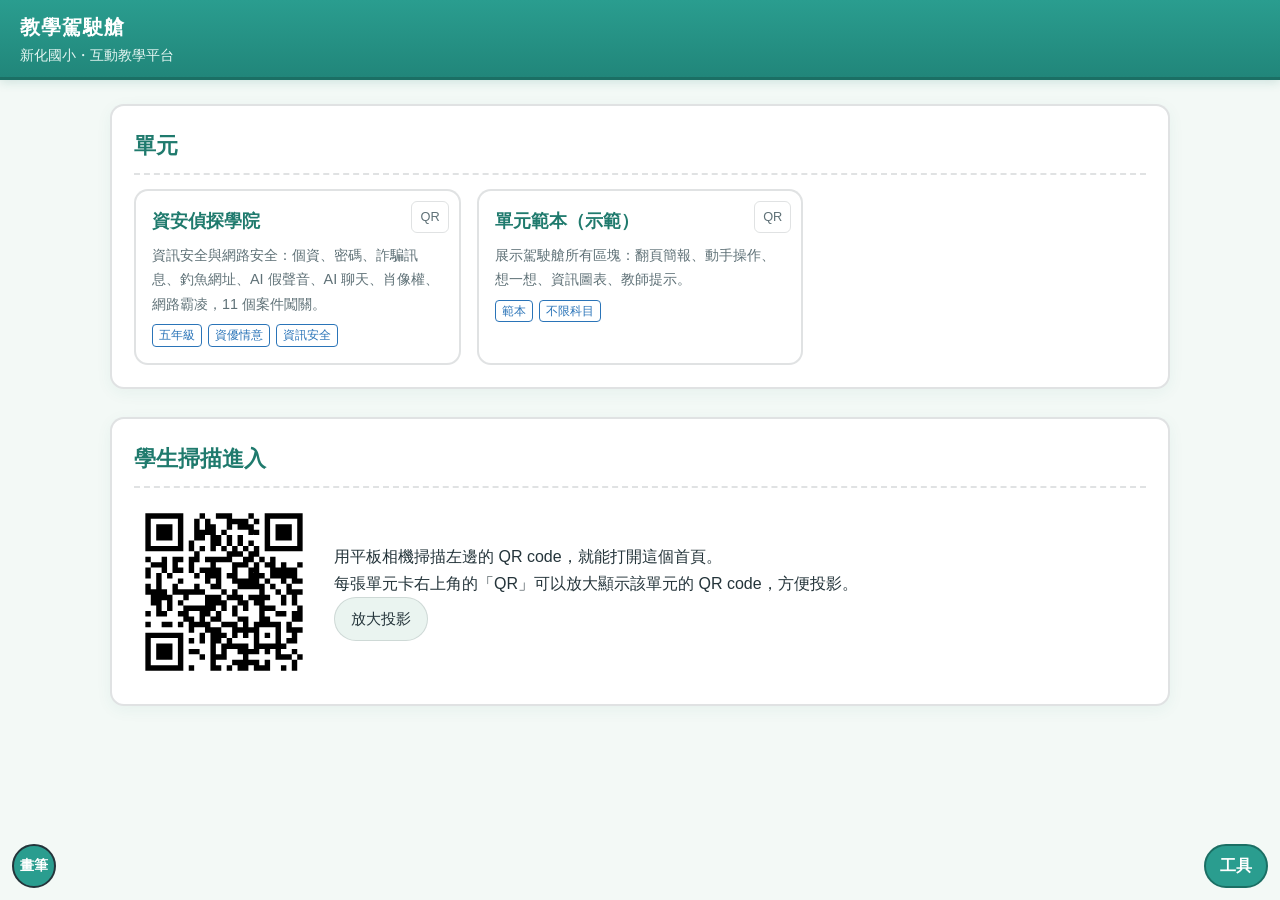
==== index.html @ 460db2e1 "feat: 教學駕駛艙框架初版上線 (首頁、單元範本與課堂工具)" ====
<!DOCTYPE html>
<html lang="zh-TW">
<head>
  <meta charset="UTF-8">
  <meta name="viewport" content="width=device-width, initial-scale=1.0">
  <title>教學駕駛艙</title>
  <link rel="stylesheet" href="assets/cockpit.css">
</head>
<body>
  <script src="assets/config.js"></script>
  <script src="assets/vendor/qrcode.js"></script>
  <script src="assets/cockpit.js"></script>
  <script>
    // 新增單元：在 units 陣列加一筆，href 指向 units/<資料夾>/index.html
    Cockpit.renderHome({
      title: '教學駕駛艙',
      subtitle: '新化國小・互動教學平台',
      units: [
        {
          title: '資安偵探學院',
          summary: '資訊安全與網路安全：個資、密碼、詐騙訊息、釣魚網址、AI 假聲音、AI 聊天、肖像權、網路霸凌，11 個案件闖關。',
          href: 'units/g5-cyber-safety/index.html',
          badges: ['五年級', '資優情意', '資訊安全']
        },
        {
          title: '單元範本（示範）',
          summary: '展示駕駛艙所有區塊：翻頁簡報、動手操作、想一想、資訊圖表、教師提示。',
          href: 'templates/unit/index.html',
          badges: ['範本', '不限科目']
        }
      ]
    });
  </script>
</body>
</html>
---- assets/cockpit.css ----
/* 教學駕駛艙共用樣式：清新淺色風格 */
:root {
  /* 清新淺色主題。變數名稱沿用黑板版（board＝底色、chalk＝文字），方便既有單元不用改 */
  --board: #f3f9f6;
  --board-2: #ffffff;
  --board-3: #eaf4f0;
  --chalk: #24343a;
  --chalk-dim: #5f7177;
  --title: #1f7a6d;
  --yellow: #b8740a;
  --pink: #d4483d;
  --blue: #2a74b8;
  --green: #2e8b57;
  --wood: #2a9d8f;
  --wood-dark: #21867a;
  --line: rgba(36, 52, 58, 0.14);
  --radius: 14px;
  --touch: 44px;
}

* { box-sizing: border-box; margin: 0; padding: 0; }
html { scroll-behavior: smooth; scroll-padding-top: 90px; }
body {
  font-family: 'Noto Sans TC', 'Microsoft JhengHei', 'PingFang TC', sans-serif;
  background: var(--board);
  color: var(--chalk);
  line-height: 1.7;
  min-height: 100vh;
}
img { max-width: 100%; display: block; }
a { color: var(--blue); }
button { font: inherit; cursor: pointer; }

/* ── Header ── */
.cp-header {
  position: sticky; top: 0; z-index: 50;
  background: linear-gradient(180deg, var(--wood), var(--wood-dark));
  border-bottom: 3px solid #1b6f64;
  box-shadow: 0 2px 10px rgba(31,122,109,.18);
  padding: 10px 20px;
  display: flex; align-items: center; justify-content: space-between; gap: 12px; flex-wrap: wrap;
}
.cp-header h1 { font-size: 1.25rem; color: #fff; letter-spacing: .05em; }
.cp-header .sub { font-size: .85rem; color: #e3f5f1; }
.cp-header .home-link { color: #fff; text-decoration: none; font-size: .9rem; border: 1px solid rgba(255,255,255,.6); border-radius: 6px; padding: 4px 10px; }

.mode-btn {
  min-height: var(--touch); padding: 0 16px; border-radius: 22px;
  border: 2px solid #fff; background: transparent; color: #fff; font-weight: 700;
}
body.teacher .mode-btn { background: #ffd54f; color: #24343a; border-color: #ffd54f; }

/* ── 版面 ── */
.cp-main { max-width: 1100px; margin: 0 auto; padding: 24px 20px 120px; }
.cp-section {
  background: var(--board-2); border: 2px solid var(--line); border-radius: var(--radius);
  padding: 22px; margin-bottom: 28px; box-shadow: 0 4px 16px rgba(31,122,109,.06);
}
.cp-section > h2 {
  color: var(--title); font-size: 1.35rem; margin-bottom: 14px;
  border-bottom: 2px dashed var(--line); padding-bottom: 8px;
}
.cp-section h3 { color: var(--blue); font-size: 1.05rem; margin: 18px 0 8px; }
.tag { display: inline-block; font-size: .75rem; color: var(--board); background: var(--blue); border-radius: 4px; padding: 0 6px; margin-right: 6px; vertical-align: middle; }

.chips, .pills { display: flex; flex-wrap: wrap; gap: 8px; margin: 10px 0; }
.chip { border: 1px solid var(--green); color: var(--green); border-radius: 16px; padding: 4px 12px; font-size: .9rem; }
.pill {
  display: inline-flex; align-items: center; min-height: var(--touch);
  background: var(--board-3); color: var(--chalk); text-decoration: none;
  border: 1px solid var(--line); border-radius: 22px; padding: 0 16px; font-size: .95rem;
}
.pill:hover { border-color: var(--title); color: var(--title); }

/* ── 翻頁器（display 切換，非輪播） ── */
.carousel { position: relative; background: #dfe9e5; border-radius: 8px; overflow: hidden; aspect-ratio: 16 / 9; }
.carousel-inner img { display: none; width: 100%; height: 100%; object-fit: contain; cursor: zoom-in; }
.carousel-inner img.active { display: block; }
.carousel-btn {
  position: absolute; top: 50%; transform: translateY(-50%);
  width: var(--touch); height: var(--touch); border-radius: 50%;
  background: rgba(36,52,58,.6); color: #fff; border: 0; font-size: 1.5rem; line-height: 1;
}
.carousel-btn.prev { left: 8px; } .carousel-btn.next { right: 8px; }
.carousel-count { position: absolute; right: 10px; bottom: 8px; font-size: .8rem; background: rgba(36,52,58,.6); color: #fff; padding: 0 8px; border-radius: 10px; }
.placeholder {
  display: flex; align-items: center; justify-content: center; text-align: center;
  height: 100%; min-height: 160px; padding: 16px;
  border: 2px dashed var(--line); border-radius: 8px; color: var(--chalk-dim); font-size: .9rem;
}

/* ── 互動區 ── */
.interactive { background: var(--board-3); border-radius: 8px; padding: 12px; }
.interactive canvas { width: 100%; height: auto; display: block; touch-action: none; background: #24343a; border-radius: 6px; }
.result-display { margin-top: 8px; text-align: center; color: var(--title); font-size: 1.05rem; }

/* ── 形成性評量 ── */
.quiz { border: 1px solid var(--line); border-radius: 8px; padding: 14px; margin: 12px 0; }
.quiz .q { font-weight: 700; margin-bottom: 10px; }
.quiz .opts { display: grid; grid-template-columns: repeat(2, 1fr); gap: 8px; }
.quiz .opt {
  min-height: var(--touch); text-align: left; padding: 8px 12px;
  background: var(--board-3); color: var(--chalk); border: 1px solid var(--line); border-radius: 6px;
}
.quiz .opt.correct { border-color: var(--green); background: rgba(46,139,87,.12); }
.quiz .opt.wrong { border-color: var(--pink); background: rgba(212,72,61,.10); }
.quiz .feedback { display: none; margin-top: 10px; padding: 10px; border-left: 4px solid var(--yellow); background: #fff8e1; }
.quiz.answered .feedback { display: block; }

/* ── 教師限定 ── */
.teacher-only { display: none; }
body.teacher .teacher-only { display: block; }
.teacher-box { border: 2px dashed var(--yellow); border-radius: 8px; padding: 12px 14px; margin-top: 14px; background: #fffaf0; }
.teacher-box .label { color: var(--yellow); font-weight: 700; }
.teacher-note { font-size: .8rem; color: var(--chalk-dim); margin-top: 6px; }

.video-wrap { aspect-ratio: 16 / 9; }
.video-wrap iframe, .video-wrap video { width: 100%; height: 100%; border: 0; border-radius: 8px; background: #000; }

/* ── 全螢幕圖片 ── */
.overlay { position: fixed; inset: 0; z-index: 200; background: rgba(0,0,0,.92); display: none; align-items: center; justify-content: center; padding: 20px; }
.overlay.show { display: flex; }
.overlay img { max-height: 100%; object-fit: contain; }
.overlay .qr-box { background: #fff; padding: 24px; border-radius: 12px; text-align: center; color: #222; max-width: 90vw; }
.overlay .qr-box svg { width: min(70vh, 80vw); height: auto; }
.overlay .qr-box .url { font-size: .85rem; word-break: break-all; margin-top: 8px; }

/* ── 浮動工具面板（右側） ── */
.tools { position: fixed; right: 12px; bottom: 12px; z-index: 100; display: flex; flex-direction: column; align-items: flex-end; gap: 8px; }
.tool-toggle {
  min-width: var(--touch); min-height: var(--touch); border-radius: 22px; padding: 0 14px;
  background: var(--wood); color: #fff; border: 2px solid #1b6f64; font-weight: 700;
}
.tool-panel { display: none; width: 260px; background: var(--board-2); border: 2px solid var(--wood); border-radius: var(--radius); padding: 14px; box-shadow: 0 6px 20px rgba(36,52,58,.2); }
.tool-panel.show { display: block; }
.tool-panel h4 { color: var(--title); margin-bottom: 6px; }
.tool-panel .row { display: flex; gap: 6px; align-items: center; margin: 6px 0; flex-wrap: wrap; }
.tool-panel input[type=number] { width: 64px; min-height: 36px; background: var(--board); color: var(--chalk); border: 1px solid var(--line); border-radius: 4px; padding: 2px 6px; }
.tool-panel button { min-height: 36px; padding: 0 10px; background: var(--board-3); color: var(--chalk); border: 1px solid var(--line); border-radius: 6px; }
.big-num { font-size: 3rem; text-align: center; color: var(--title); font-weight: 700; line-height: 1.2; }
.big-num.done { color: var(--pink); }
.tool-panel hr { border: 0; border-top: 1px dashed var(--line); margin: 12px 0; }

/* ── 畫筆 ── */
#penCanvas { position: fixed; inset: 0; z-index: 90; pointer-events: none; touch-action: none; }
body.pen-on #penCanvas { pointer-events: auto; cursor: crosshair; }
.pen-bar { position: fixed; left: 12px; bottom: 12px; z-index: 101; display: flex; flex-direction: column; gap: 6px; }
.pen-bar .swatches { display: none; flex-direction: column; gap: 6px; }
body.pen-on .pen-bar .swatches { display: flex; }
.pen-bar button { width: var(--touch); height: var(--touch); border-radius: 50%; border: 2px solid var(--chalk); }
.pen-bar .pen-main { background: var(--wood); color: #fff; font-size: .85rem; font-weight: 700; }
body.pen-on .pen-bar .pen-main { background: #ffd54f; color: #24343a; }
.pen-bar .swatch.active { outline: 3px solid var(--title); outline-offset: 2px; }
.pen-bar .pen-clear { background: var(--board-3); color: var(--chalk); font-size: .75rem; }

/* ── 首頁單元卡 ── */
.unit-grid { display: grid; grid-template-columns: repeat(auto-fill, minmax(260px, 1fr)); gap: 16px; }
.unit-card { display: block; position: relative; background: var(--board-2); border: 2px solid var(--line); border-radius: var(--radius); padding: 16px; text-decoration: none; color: var(--chalk); }
.unit-card:hover { border-color: var(--title); }
.unit-card h3 { color: var(--title); margin: 0 0 6px; font-size: 1.1rem; }
.unit-card p { font-size: .9rem; color: var(--chalk-dim); }
.badge { display: inline-block; font-size: .75rem; border: 1px solid var(--blue); color: var(--blue); border-radius: 4px; padding: 0 6px; margin: 8px 6px 0 0; }
.unit-card .qr-btn { position: absolute; top: 10px; right: 10px; min-height: 32px; padding: 0 8px; background: transparent; color: var(--chalk-dim); border: 1px solid var(--line); border-radius: 6px; font-size: .8rem; }
.site-qr { display: flex; gap: 20px; align-items: center; flex-wrap: wrap; }
.site-qr .qr { background: #fff; padding: 10px; border-radius: 8px; width: 180px; }
.site-qr .qr svg { width: 100%; height: auto; display: block; }

/* ── 響應式 ── */
@media (max-width: 1024px) {
  .cp-main { padding: 20px 16px 120px; }
}
@media (max-width: 768px) {
  .cp-header h1 { font-size: 1.05rem; }
  .cp-section { padding: 16px; }
  .quiz .opts { grid-template-columns: 1fr; }
  .tool-panel { width: calc(100vw - 24px); }
}
@media (pointer: coarse) {
  .tool-panel button, .tool-panel input[type=number] { min-height: var(--touch); }
}
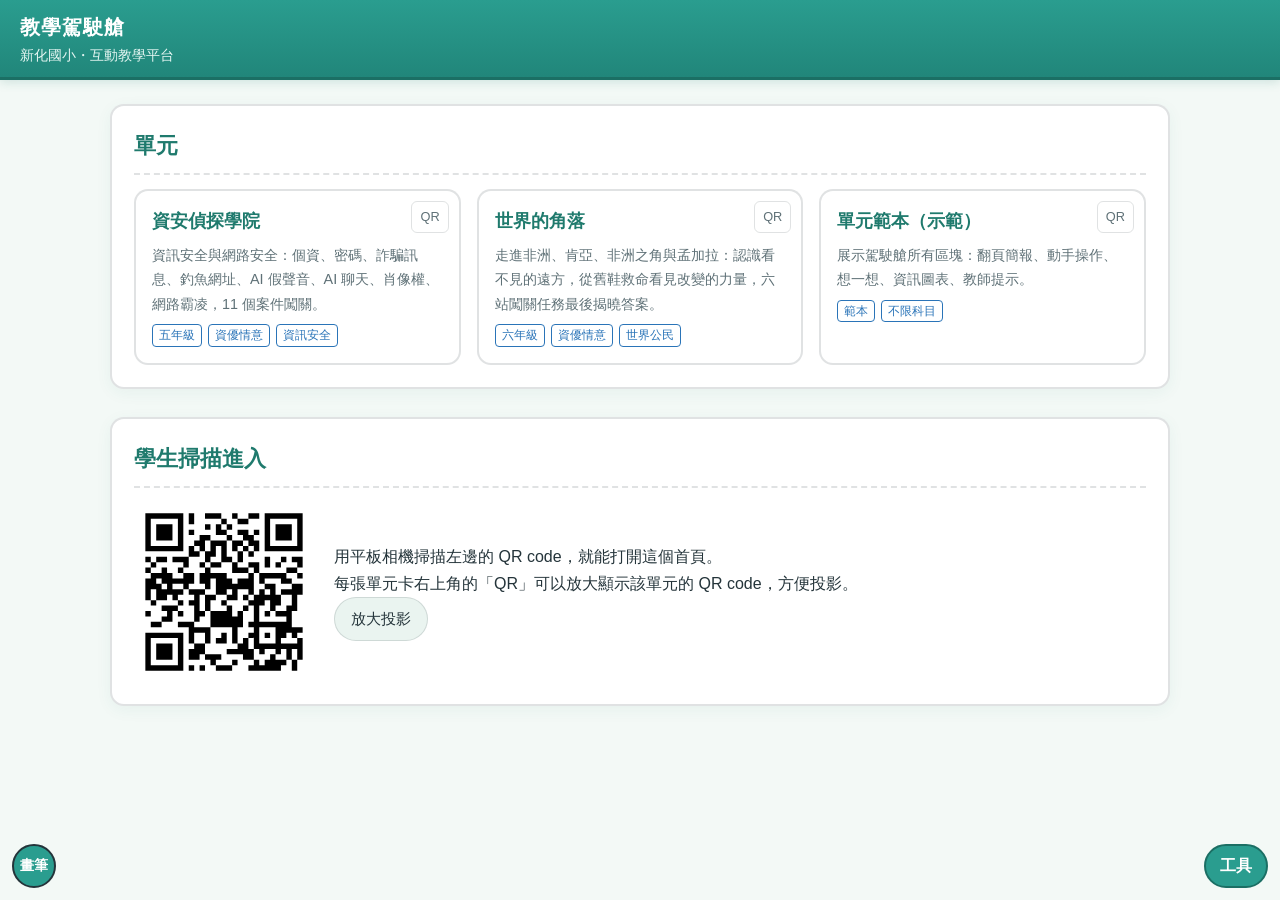
==== commit d2c81aa2: "feat: 加入網路危機動畫短片系列與得獎資安影片 Tab 播放器" ====
--- a/index.html
+++ b/index.html
@@ -23,6 +23,12 @@
           badges: ['五年級', '資優情意', '資訊安全']
         },
         {
+          title: '世界的角落',
+          summary: '走進非洲、肯亞、非洲之角與孟加拉：認識看不見的遠方，從舊鞋救命看見改變的力量，六站闖關任務最後揭曉答案。',
+          href: 'units/g6-world-corners/index.html',
+          badges: ['六年級', '資優情意', '世界公民']
+        },
+        {
           title: '單元範本（示範）',
           summary: '展示駕駛艙所有區塊：翻頁簡報、動手操作、想一想、資訊圖表、教師提示。',
           href: 'templates/unit/index.html',
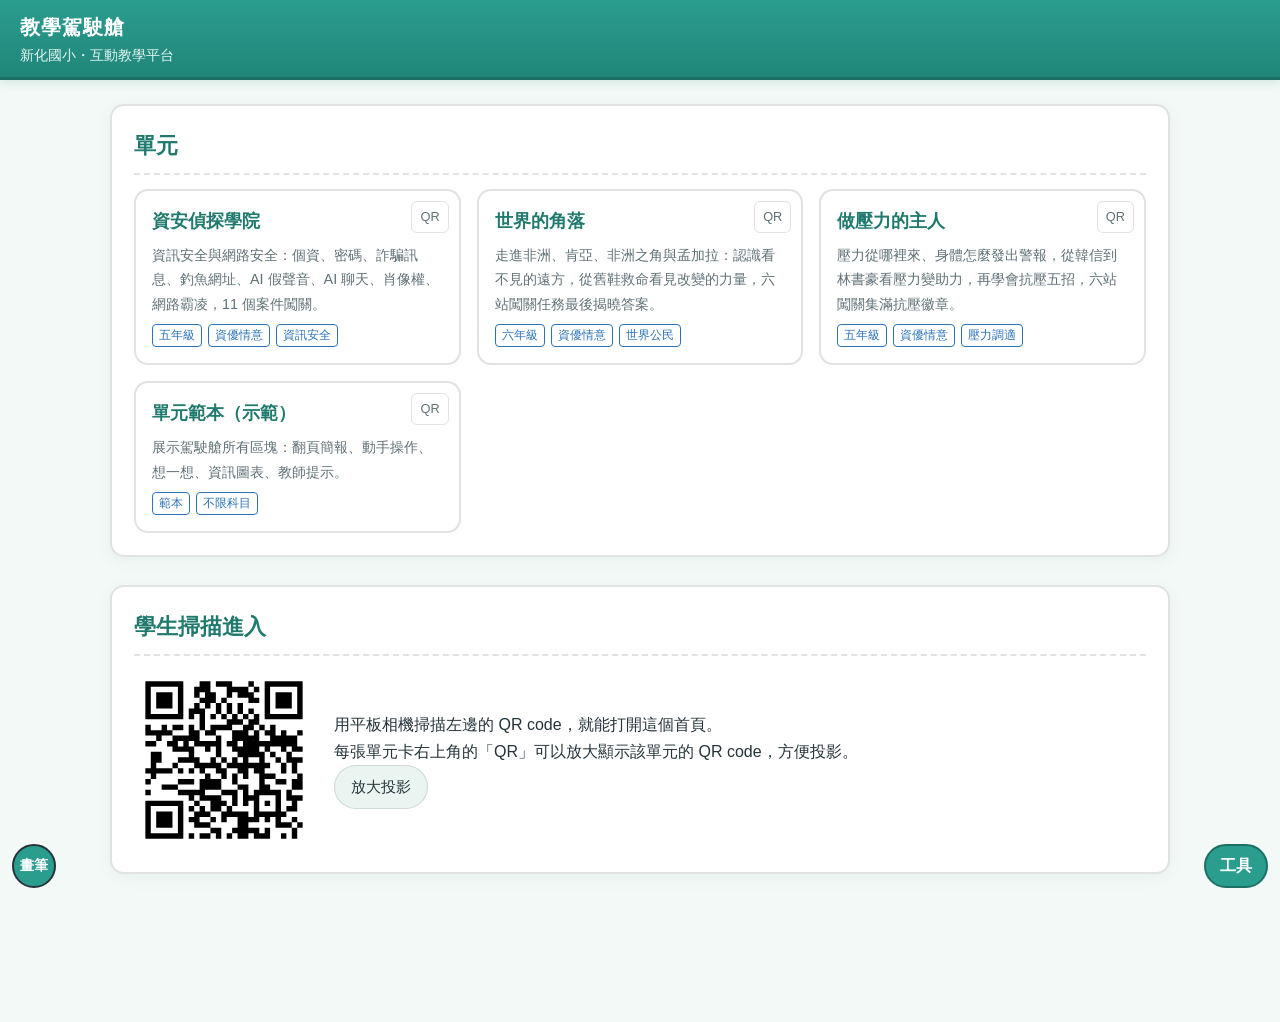
==== commit 516ec58a: "新增 五年級情意《做壓力的主人》駕駛艙 - 新增 units/g5-stress-master：六站闖關（壓力是什麼、壓力來源、身體警報、壓力變助力、抗壓五招、終點站），交卷才看答案，集抗壓徽章 - " ====
--- a/index.html
+++ b/index.html
@@ -29,6 +29,12 @@
           badges: ['六年級', '資優情意', '世界公民']
         },
         {
+          title: '做壓力的主人',
+          summary: '壓力從哪裡來、身體怎麼發出警報，從韓信到林書豪看壓力變助力，再學會抗壓五招，六站闖關集滿抗壓徽章。',
+          href: 'units/g5-stress-master/index.html',
+          badges: ['五年級', '資優情意', '壓力調適']
+        },
+        {
           title: '單元範本（示範）',
           summary: '展示駕駛艙所有區塊：翻頁簡報、動手操作、想一想、資訊圖表、教師提示。',
           href: 'templates/unit/index.html',
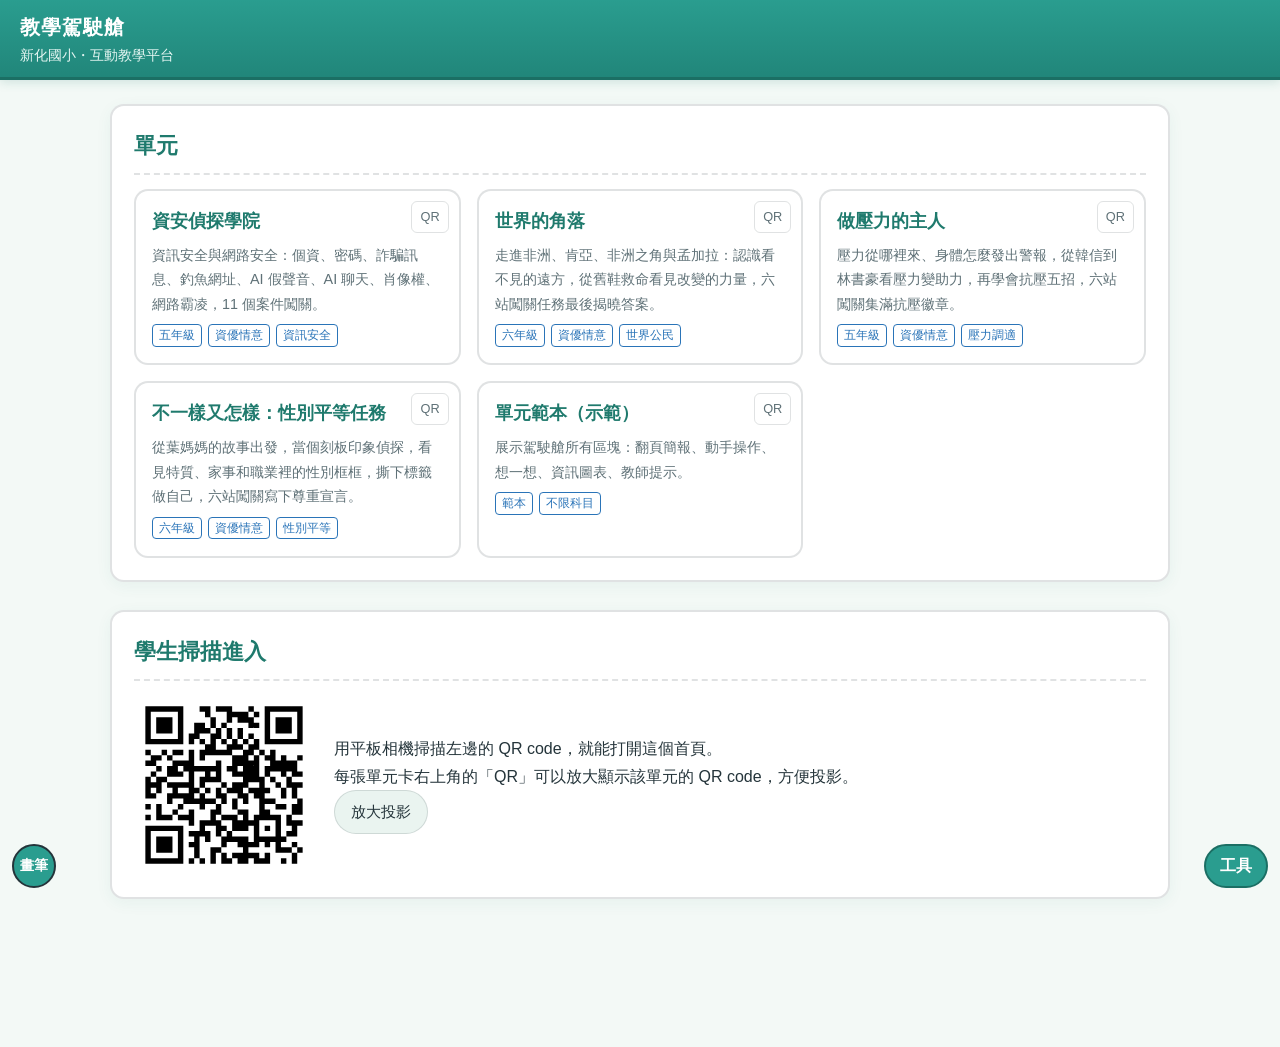
==== commit 59aae9c8: "新增第四單元《不一樣又怎樣：性別平等任務》（g6-gender-equality） - 六年級資優情意：五站加終點站闖關、任務護照、片頭片尾曲（跟著歌詞換圖與鏡頭推移） - 第三站加入 Audi 西班" ====
--- a/index.html
+++ b/index.html
@@ -35,6 +35,12 @@
           badges: ['五年級', '資優情意', '壓力調適']
         },
         {
+          title: '不一樣又怎樣：性別平等任務',
+          summary: '從葉媽媽的故事出發，當個刻板印象偵探，看見特質、家事和職業裡的性別框框，撕下標籤做自己，六站闖關寫下尊重宣言。',
+          href: 'units/g6-gender-equality/index.html',
+          badges: ['六年級', '資優情意', '性別平等']
+        },
+        {
           title: '單元範本（示範）',
           summary: '展示駕駛艙所有區塊：翻頁簡報、動手操作、想一想、資訊圖表、教師提示。',
           href: 'templates/unit/index.html',
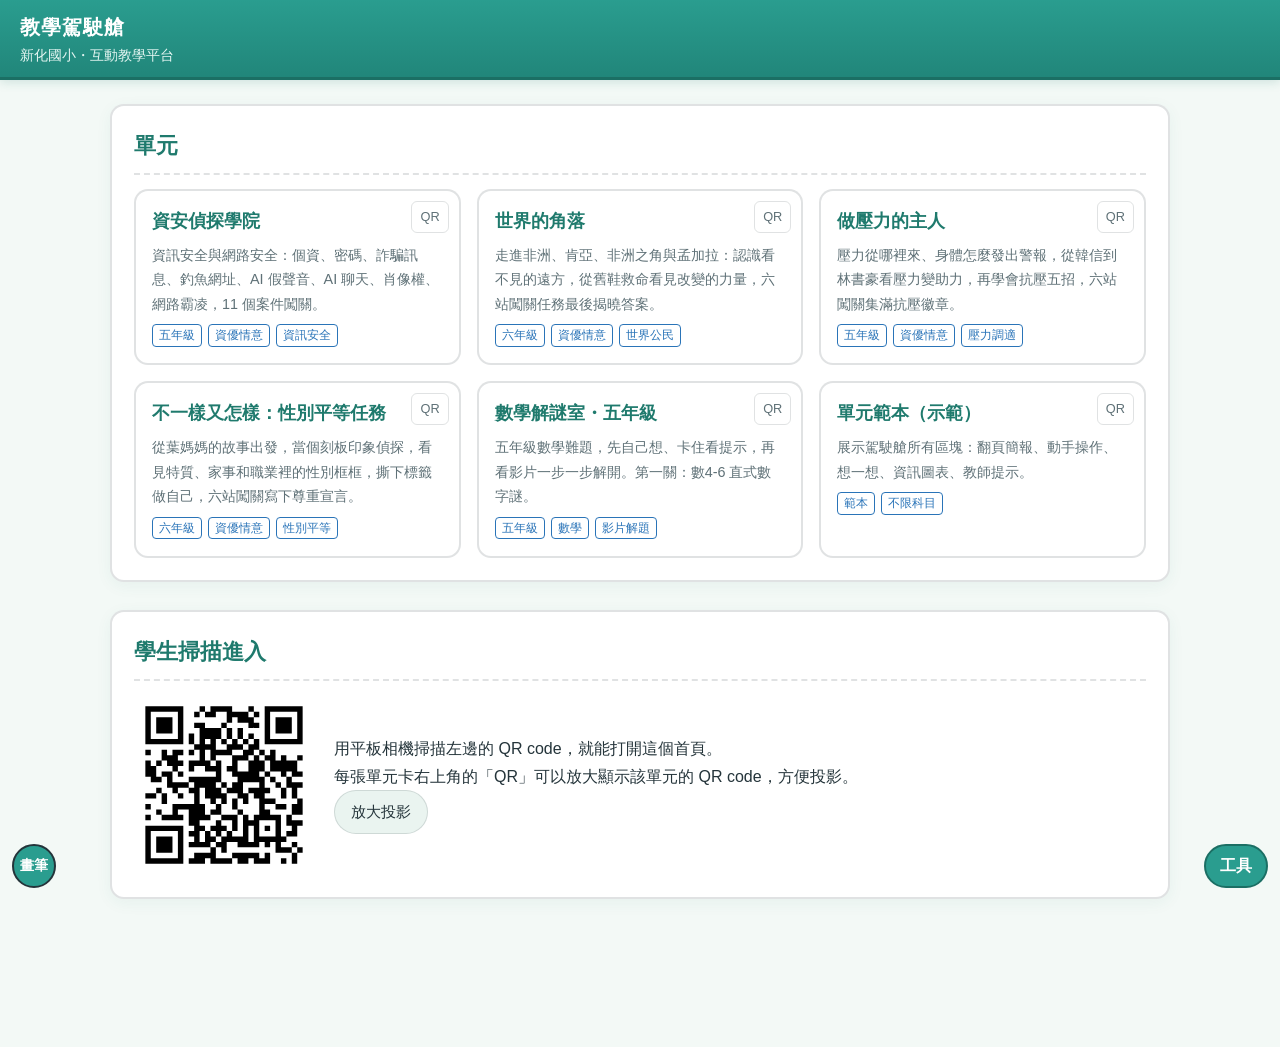
==== commit 4d4431a0: "feat: 新增數學解謎室・五年級（數4-6 直式數字謎影片解題） - 首頁加單元卡「數學解謎室・五年級」 - units/g5-math-puzzles：乘法、除法數字謎兩題，含提示、顯示答案、Yo" ====
--- a/index.html
+++ b/index.html
@@ -41,6 +41,12 @@
           badges: ['六年級', '資優情意', '性別平等']
         },
         {
+          title: '數學解謎室・五年級',
+          summary: '五年級數學難題，先自己想、卡住看提示，再看影片一步一步解開。第一關：數4-6 直式數字謎。',
+          href: 'units/g5-math-puzzles/index.html',
+          badges: ['五年級', '數學', '影片解題']
+        },
+        {
           title: '單元範本（示範）',
           summary: '展示駕駛艙所有區塊：翻頁簡報、動手操作、想一想、資訊圖表、教師提示。',
           href: 'templates/unit/index.html',
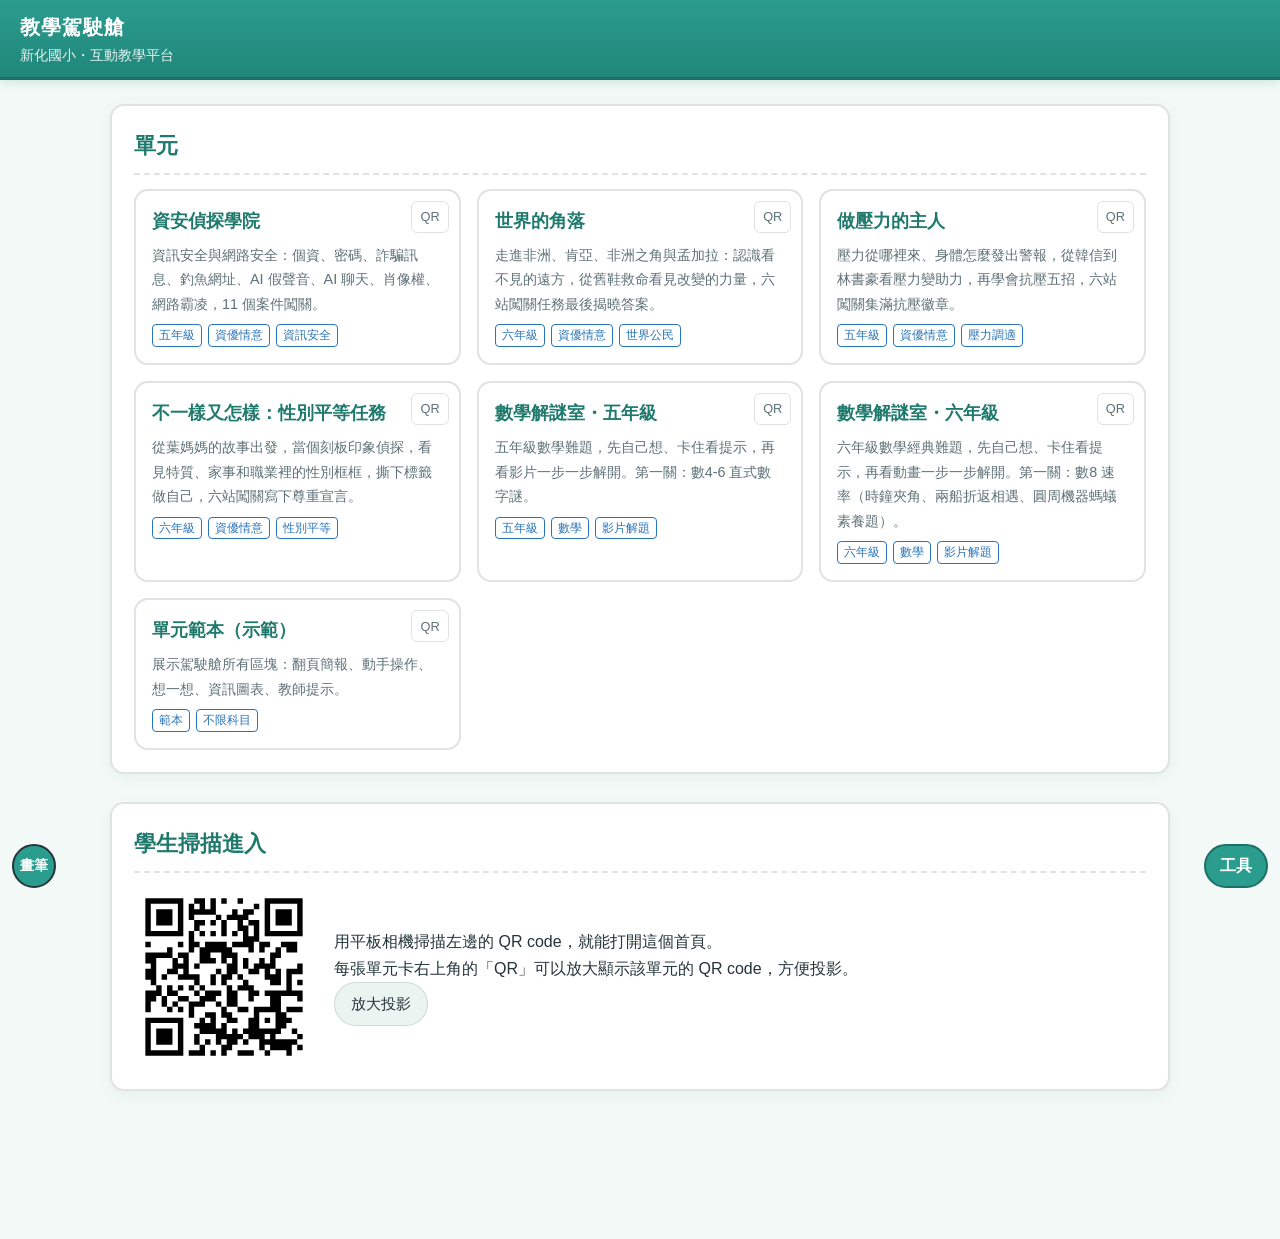
==== commit 0131f546: "feat: 新增數學解謎室・六年級（數8 速率時鐘、兩船相遇與素養題解題動畫）" ====
--- a/index.html
+++ b/index.html
@@ -47,6 +47,12 @@
           badges: ['五年級', '數學', '影片解題']
         },
         {
+          title: '數學解謎室・六年級',
+          summary: '六年級數學經典難題，先自己想、卡住看提示，再看動畫一步一步解開。第一關：數8 速率（時鐘夾角、兩船折返相遇、圓周機器螞蟻素養題）。',
+          href: 'units/g6-math-puzzles/index.html',
+          badges: ['六年級', '數學', '影片解題']
+        },
+        {
           title: '單元範本（示範）',
           summary: '展示駕駛艙所有區塊：翻頁簡報、動手操作、想一想、資訊圖表、教師提示。',
           href: 'templates/unit/index.html',
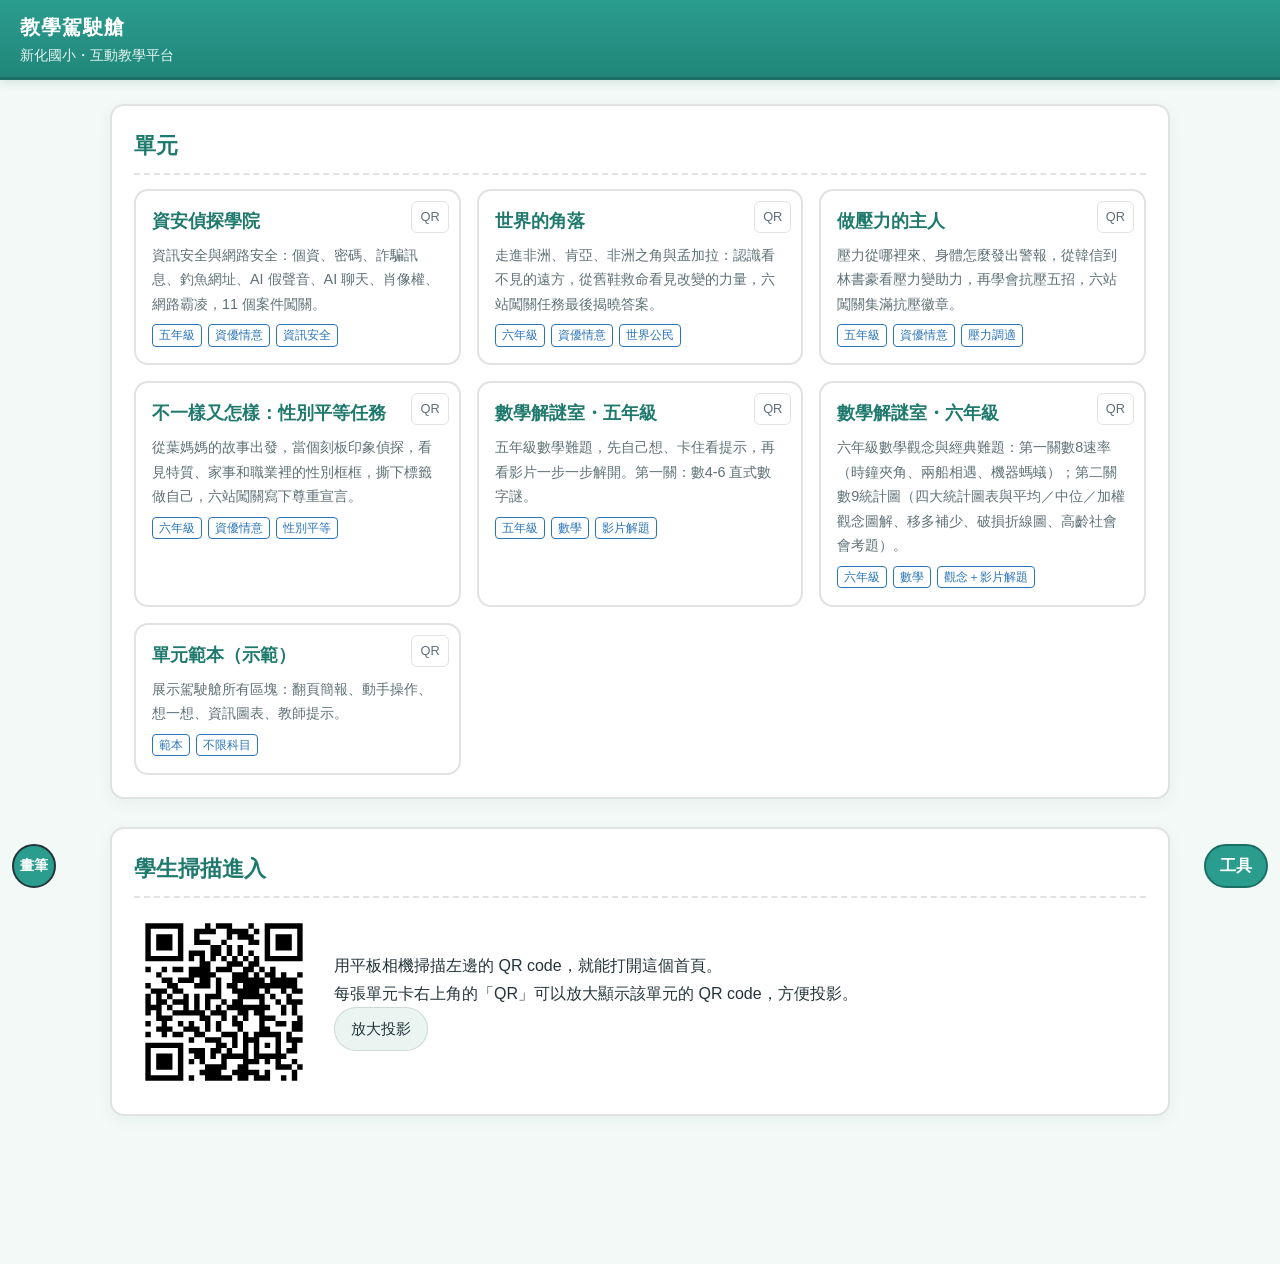
==== commit bbc795c3: "feat(g6-math-puzzles): 新增六上第9單元統計圖觀念圖解與5支YouTube解題影片" ====
--- a/index.html
+++ b/index.html
@@ -48,9 +48,9 @@
         },
         {
           title: '數學解謎室・六年級',
-          summary: '六年級數學經典難題，先自己想、卡住看提示，再看動畫一步一步解開。第一關：數8 速率（時鐘夾角、兩船折返相遇、圓周機器螞蟻素養題）。',
+          summary: '六年級數學觀念與經典難題：第一關數8速率（時鐘夾角、兩船相遇、機器螞蟻）；第二關數9統計圖（四大統計圖表與平均／中位／加權觀念圖解、移多補少、破損折線圖、高齡社會會考題）。',
           href: 'units/g6-math-puzzles/index.html',
-          badges: ['六年級', '數學', '影片解題']
+          badges: ['六年級', '數學', '觀念＋影片解題']
         },
         {
           title: '單元範本（示範）',
